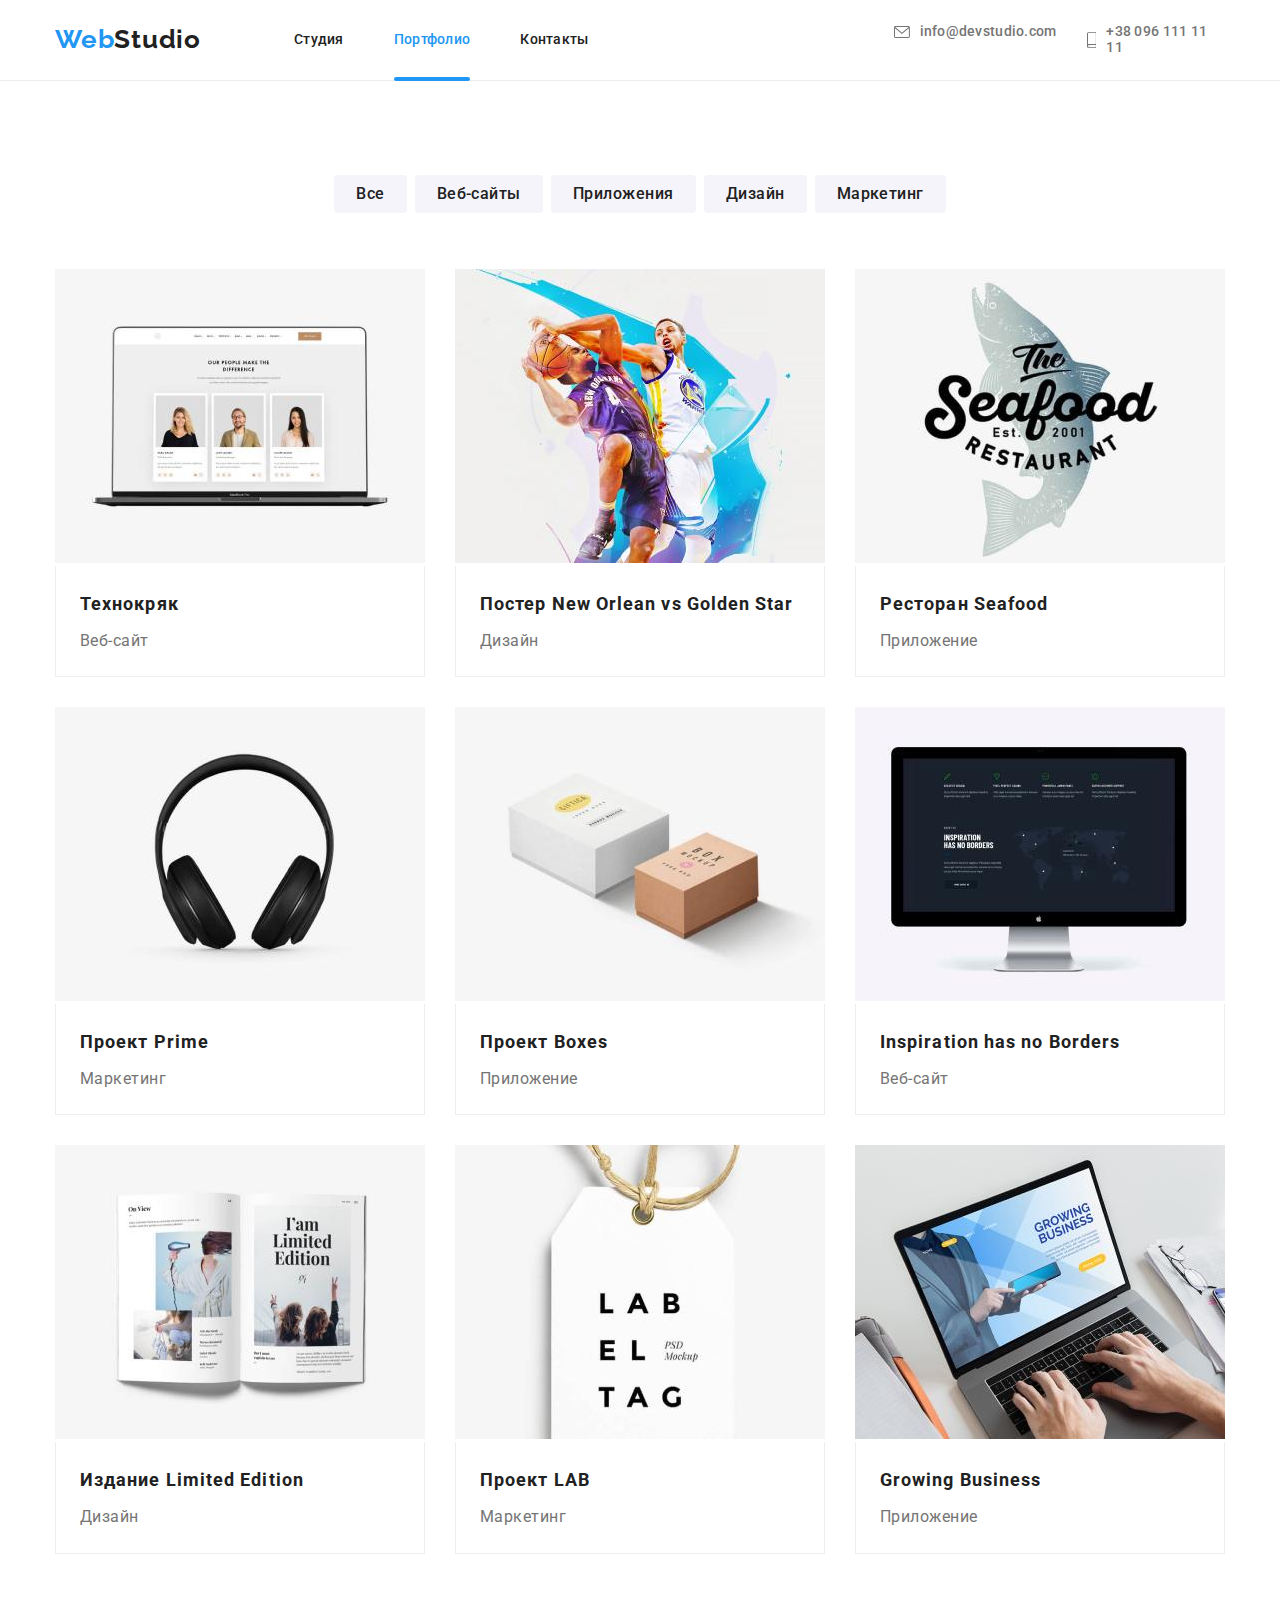
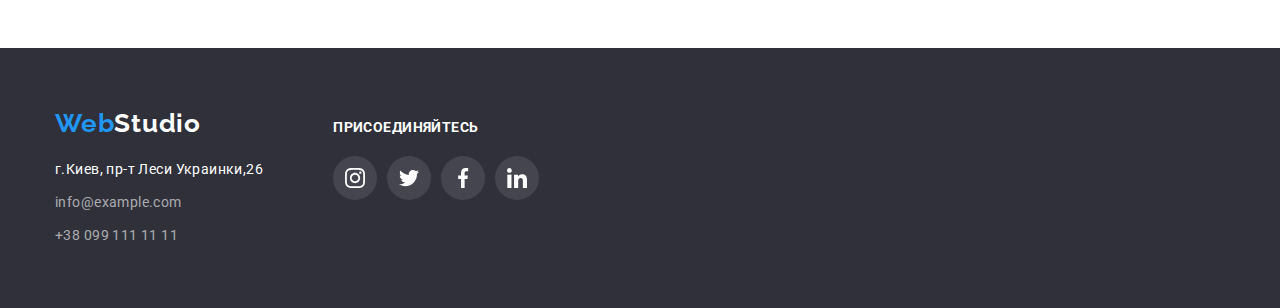
==== portfolio.html @ c8dbd80d "create hw6" ====
<!DOCTYPE html>
<html lang="ru">
<head>
    <meta charset="UTF-8">
    <meta http-equiv="X-UA-Compatible" content="IE=edge">
    <meta name="viewport" content="width=device-width, initial-scale=1.0">
    <title lang="en" >Portfolio</title>
    <link rel="stylesheet" href="https://fonts.googleapis.com/css2?family=Raleway:wght@700&family=Roboto:wght@400;500;700;900&display=swap">
    <link rel="stylesheet" href="https://cdnjs.cloudflare.com/ajax/libs/modern-normalize/1.1.0/modern-normalize.css">
    <link rel="stylesheet" href="./css/styles.css">

</head>
<body class="pageportfolio">
    
    <header class="header">
        <div class="container">
        <div class="nav-container">
            <a href="./index.html" class="logo"><span class="bluelogo">Web</span>Studio</a>
        <nav class="navigation">
            <ul class="navigation-items list">
                <li class="nav-item"><a href="./index.html" class="navigation-link contactinfo">Студия</a></li>
                <li class="nav-item"><a href="./portfolio.html" class="navigation-link current contactinfo ">Портфолио</a></li>
                <li class="nav-item"><a href="#contacts" class="navigation-link contactinfo">Контакты</a></li>
            </ul>
        </nav>
            <ul class="contact list">
                <li class="contact-item">
                    <a href="mailto:info@devstudio.com" class="contactmail contactinfo">
                        <svg class="email-icon" width="16px" height="12px">
                            <use href="./images/icons.svg#icon-envelope"></use>
                        </svg>
                        info@devstudio.com
                    </a>
                </li>
                <li class="contact-item">
                    <a href="tel:+380961111111" class="contactphone contactinfo">
                        <svg class="tel-icon" width="10px" height="16px">
                            <use href="./images/icons.svg#icon-telephone"></use>
                        </svg>
                        +38 096 111 11 11
                    </a>
                </li>
            </ul>
        </div>
        </div>
    </header>

    <main>

    <section class="porfolio-main section">
    <div class="container">
    <h1 hidden class="portfolio-title">Портфолио</h1>
    <ul class="filter-button list">
        <li class="button-item">
           <button class="button-portfolio" type="button">Все</button>
        </li>
        <li class="button-item">
           <button class="button-portfolio" type="button">Веб-сайты</button>
        </li>
        <li class="button-item">
           <button class="button-portfolio" type="button">Приложения</button>
        </li>
        <li class="button-item">
           <button class="button-portfolio" type="button">Дизайн</button>
        </li>
        <li class="button-item">
           <button class="button-portfolio" type="button">Маркетинг</button>
        </li>
    </ul>

    <div class="gallery-projects">
    <ul class="items-projects list">
<li class="projectcontainer">
    <a href="/" class="link-portfolio">
    <div class="img-container">
      <img src="./images/tecnocrat.jpg" alt="project website" class="projects-img" width="370"> 
        <div class="portfolio-description">
        <p class="overlay-text">
            Ресурс предлагает комплексные предложения с разным уровнем функционала и сервисов. Все это позволит посетителю
            получить
            исчерпывающие сведения о компании или частном лице.
        </p>
        </div>
      </div>
      <div class="info-cards">
        <h2 class="project-subtitle">Технокряк</h2>
        <p class="project-text">Веб-сайт</p> 
      </div>
    </a>
</li>
<li class="projectcontainer">
    <a href="/" class="link-portfolio">
    <div class="img-container">
    <img src="./images/poster.jpg" alt="project design" class="projects-img" width="370">
    <div class="portfolio-description">
        <p class="overlay-text">
            Ресурс предлагает комплексные предложения с разным уровнем функционала и сервисов. Все это позволит посетителю
            получить
            исчерпывающие сведения о компании или частном лице.
        </p>
    </div>
    </div>
    <div class="info-cards">
    <h2 class="project-subtitle">Постер <span lang="en">New Orlean vs Golden Star</span></h2>
    <p class="project-text">Дизайн</p>
    </div>
    </a>
</li>
<li class="projectcontainer">
    <a href="/" class="link-portfolio">
    <div class="img-container">
    <img src="./images/restourant.jpg" alt="project application" class="projects-img" width="370">
    <div class="portfolio-description">
        <p class="overlay-text">
            Ресурс предлагает комплексные предложения с разным уровнем функционала и сервисов. Все это позволит посетителю
            получить
            исчерпывающие сведения о компании или частном лице.
        </p>
    </div>
    </div>
    <div class="info-cards">
    <h2 class="project-subtitle">Ресторан <span lang="en">Seafood</span></h2>
    <p class="project-text">Приложение</p>
    </div>
    </a>
</li>
<li class="projectcontainer">
    <a href="/" class="link-portfolio">
    <div class="img-container">
    <img src="./images/prime.jpg" alt="project marketing" class="projects-img" width="370">
    <div class="portfolio-description">
        <p class="overlay-text">
            Ресурс предлагает комплексные предложения с разным уровнем функционала и сервисов. Все это позволит посетителю
            получить
            исчерпывающие сведения о компании или частном лице.
        </p>
    </div>
    </div>
    <div class="info-cards">
    <h2 class="project-subtitle">Проект <span lang="en">Prime</span></h2>
    <p class="project-text">Маркетинг</p>
    </div>
    </a>
</li>
<li class="projectcontainer">
    <a href="/" class="link-portfolio">
    <div class="img-container">
    <img src="./images/boxes.jpg" alt="boxes project" class="projects-img" width="370">
    <div class="portfolio-description">
        <p class="overlay-text">
            Ресурс предлагает комплексные предложения с разным уровнем функционала и сервисов. Все это позволит посетителю
            получить
            исчерпывающие сведения о компании или частном лице.
        </p>
    </div>
    </div>
    <div class="info-cards">
    <h2 class="project-subtitle">Проект <span lang="en">Boxes</span></h2>
    <p class="project-text">Приложение</p>
    </div>
    </a>
</li>
<li class="projectcontainer">
    <a href="/" class="link-portfolio">
    <div class="img-container">
    <img src="./images/inspiration.jpg" alt="project web site" class="projects-img" width="370">
    <div class="portfolio-description">
        <p class="overlay-text">
            Ресурс предлагает комплексные предложения с разным уровнем функционала и сервисов. Все это позволит посетителю
            получить
            исчерпывающие сведения о компании или частном лице.
        </p>
    </div>
    </div>
    <div class="info-cards">
    <h2 class="project-subtitle" lang="en">Inspiration has no Borders</h2>
    <p class="project-text">Веб-сайт</p>
    </div>
    </a>
</li>
<li class="projectcontainer">
    <a href="/" class="link-portfolio">
    <div class="img-container">
    <img src="./images/limited.jpg" alt="project design" class="projects-img" width="370">
    <div class="portfolio-description">
        <p class="overlay-text">
            Ресурс предлагает комплексные предложения с разным уровнем функционала и сервисов. Все это позволит посетителю
            получить
            исчерпывающие сведения о компании или частном лице.
        </p>
    </div>
    </div>
    <div class="info-cards">
    <h2 class="project-subtitle">Издание <span lang="en">Limited Edition</span></h2>
    <p class="project-text">Дизайн</p>
    </div>
    </a>
</li>
<li class="projectcontainer">
    <a href="/" class="link-portfolio">
    <div class="img-container">
    <img src="./images/lab.jpg" alt="project marketing" class="projects-img" width="370">
    <div class="portfolio-description">
        <p class="overlay-text">
            Ресурс предлагает комплексные предложения с разным уровнем функционала и сервисов. Все это позволит посетителю
            получить
            исчерпывающие сведения о компании или частном лице.
        </p>
    </div>
    </div>
    <div class="info-cards">
    <h2 class="project-subtitle" >Проект <span lang="en">LAB</span></h2>
    <p class="project-text">Маркетинг</p>
    </div>
    </a>
</li>
<li class="projectcontainer">
    <a href="/" class="link-portfolio">
    <div class="img-container">
    <img src="./images/growingb.jpg" alt="project application" class="projects-img" width="370">
    <div class="portfolio-description">
        <p class="overlay-text">
            Ресурс предлагает комплексные предложения с разным уровнем функционала и сервисов. Все это позволит посетителю
            получить
            исчерпывающие сведения о компании или частном лице.
        </p>
    </div>
    </div>
    <div class="info-cards">
    <h2 class="project-subtitle" lang="en">Growing Business</h2>
    <p class="project-text">Приложение</p>
    </div>
    </a>
</li>
    </ul>
    </div>
    </div>
</section>
    </main>
   
    <footer class="footer" id="contacts">
        <div class="footer-box container">
            <div class="contacts-container">
                <a href="./index.html" class="logofooter"><span class="bluelogo">Web</span>Studio</a>
                <address class="address">
                    <ul class="address list">
                        <li class="address-item">
                            <a href="https://www.google.com/maps/place/%D0%B1%D1%83%D0%BB%D1%8C%D0%B2%D0%B0%D1%80+%D0%9B%D0%B5%D1%81%D1%96+%D0%A3%D0%BA%D1%80%D0%B0%D1%97%D0%BD%D0%BA%D0%B8,+26,+%D0%9A%D0%B8%D1%97%D0%B2,+02000/@50.4265807,30.5361971,17z/data=!3m1!4b1!4m5!3m4!1s0x40d4cf0e033ecbe9:0x57a4dffefec77da0!8m2!3d50.4265807!4d30.5383858"
                                target="_blank" class="addresslink-footer contactinfo">г.Киев, пр-т Леси Украинки,26</a>
                        </li>
                        <li class="address-item">
                            <a href="mailto:info@example.com" class="mail-footer contactinfo">info@example.com</a>
                        </li>
                        <li class="address-item">
                            <a href="tel:+380991111111" class="phone-footer contactinfo">+38 099 111 11 11</a>
                        </li>
                    </ul>
                </address>
            </div>
            <div class="join-container">
                <p class="join-text">Присоединяйтесь</p>
                <ul class="footer-social list">
                    <li class="footer-social-items">
                        <a href="/" class="footer-social-link">
                            <svg class="footer-instagram" width="20" height="20">
                                <use href="./images/icons.svg#icon-instagram2"></use>
                            </svg>
                        </a>
                    </li>
                    <li class="footer-social-items">
                        <a href="/" class="footer-social-link">
                            <svg class="footer-twitter" width="20" height="20">
                                <use href="./images/icons.svg#icon-twitter2"></use>
                            </svg>
                        </a>
                    </li>
                    <li class="footer-social-items">
                        <a href="/" class="footer-social-link">
                            <svg class="footer-facebook" width="20" height="20">
                                <use href="./images/icons.svg#icon-facebook2"></use>
                            </svg>
                        </a>
                    </li>
                    <li class="footer-social-items">
                        <a href="/" class="footer-social-link">
                            <svg class="footer-linkedin" width="20" height="20">
                                <use href="./images/icons.svg#icon-linkedin2"></use>
                            </svg>
                        </a>
                    </li>
                </ul>
            </div>
        </div>
    </footer>
    
</body>
</html>
---- css/styles.css ----
/* основний колір тексту - #212121 */
/* другий колір тексту - #757575 */
/* білий текст та фон - #FFFFFF */
/* колір тексту футер - rgba(255, 255, 255, 0.6) */
/* колір акценту - #2196F3 */
/* колір фону 1 - #E5E5E5 */
/* колір фону 2 - #F5F4FA */
/* колір фону herofooter - #2F303A */
/* колір іконки - #AFB1B8 */
/* шрифти - Roboto, Raleway */

:root {
    --primary-text-color:#212121 ;
    --secondary-text-color: #757575;
    --mainwhite-color:#FFFFFF;
    --color-text-footer:rgba(255, 255, 255, 0.6);
    --accent-color:#2196F3;
    --primary-bg-color: #E5E5E5;
    --secondary-bg-color:#F5F4FA;
    --hero-bg-color:#2F303A;
    --icon-color: #AFB1B8;
}
.visually-hidden {
    position: absolute;
    width: 1px;
    height: 1px;
    margin: -1px;
    border: 0;
    padding: 0;
    white-space: nowrap;
    clip-path: inset(100%);
    clip: rect(0 0 0 0);
    overflow: hidden;
}
html {
    scroll-behavior: smooth;
}
body {
    font-family: "Roboto",sans-serif;
    font-size: 14px;
    color: var(--primary-text-color);
    background-color: var(--mainwhite-color);
}
.list {
    list-style: none;
}
h1,
h2,
h3,
h4,
h5,
h6,
p,
ul {
    margin: 0;
    padding: 0;
}
.container {
    max-width: 1200px;
    margin: 0 auto;
    padding-left: 15px;
    padding-right: 15px;
}
.section {
    padding-top: 94px;
    padding-bottom: 94px;
}

/* Header */

.bluelogo {
    color:var(--accent-color);
}
.container > .nav-container {
    display: flex;
    align-items: center;
}
.logo {
    display: block;
    font-weight: 700;
    font-family: "Raleway", sans-serif;
    font-size: 26px;
    line-height: 1.19;
    letter-spacing: 0.03em;
    color:var(--primary-text-color);
    text-decoration: none;
    padding-top: 24px;
    padding-bottom: 25px;
}
.navigation {
    margin-left: 93px;
}
.navigation-link {
    position: relative;
    text-decoration: none;
    font-weight: 500;
    line-height: 1.14;
    letter-spacing: 0.02em; 
    color:var(--primary-text-color);
    padding-top: 32px;
    padding-bottom: 32px;
    transition: color 250ms cubic-bezier(0.4, 0, 0.2, 1);
}
.navigation-link.current::after {
    content: "";
    position: absolute;
    left: 0;
    bottom: -1px;
    width: 100%;
    height: 4px;
    background-color: var(--accent-color);
    border-radius: 2px;

}
.navigation-items {
    display: flex;
}
.nav-item:not(:last-child) {
    margin-right: 50px;
}
.navigation-link.current {
    color: var(--accent-color);
}
.contact {
    display: flex;
    margin-left: 305px;
}
.contactinfo {
    display: inline-flex;
    align-items: center;
    transition: color 250ms cubic-bezier(0.4, 0, 0.2, 1);
}
.email-icon,
.tel-icon {
    margin-right: 10px;
    fill: currentColor;
}

.contact > .contact-item:not(:last-child) {
    margin-right: 30px;
}
.contactinfo:hover,
.contactinfo:focus {
   color:var(--accent-color);
}
.contactphone, 
.contactmail {
    text-decoration: none;
    font-weight: 500;
    line-height: 1.14;
    letter-spacing: 0.02em;  
    color:var(--secondary-text-color);
}
.header {
    border-bottom: 1px solid #ECECEC;
}

/* Hero */

.hero {
    background-image: linear-gradient(to right, rgba(47, 48, 58, .4) 40%, rgba(47, 48, 58, .4) 40%), url(../images/team.jpg);
    background-size: cover;
    background-position: center;
    padding-top: 200px;
    padding-bottom: 200px;
    max-width: 1600px;
    height: 600px;
    margin-left: auto;
    margin-right: auto;
}
.hero-title {
    color: var(--mainwhite-color);
    font-weight: 900;
    font-size: 44px;
    line-height: 1.36;
    text-align: center;
    letter-spacing: 0.06em;
    text-transform: uppercase;
    margin-bottom: 30px;
    margin-left: auto;
    margin-right: auto;
    max-width: 696px;
}
.reserv {
    background-color: var(--accent-color);
    color: var(--mainwhite-color);
    border: 0px;
    box-shadow: 0px 4px 4px rgba(0, 0, 0, 0.15);
    border-radius: 4px;
    font-weight: 700;
    font-size: 16px;
    line-height: 1.88;
    display: flex;
    align-items: center;
    text-align: center;
    letter-spacing: 0.06em;
    padding: 10px 32px;
    margin: 0 auto;
    transition: background-color 250ms cubic-bezier(0.4, 0, 0.2, 1);
}
.reserv,
.button {
    cursor: pointer;
}
.reserv:hover,
.reserv:focus {
    background-color: #188CE8;
}
.backdroup {
    position: fixed;
    z-index: 999;
    top: 0;
    left: 0;
    width: 100%;
    height: 100%;
    background-color: rgba(0, 0, 0, 0.2);
    opacity: 1;
    transition: opacity 250ms cubic-bezier(0.4, 0, 0.2, 1);
}
.backdroup.is-hidden {
    visibility: hidden;
    opacity: 0;
    pointer-events: none;
}
.modal {
    position: absolute;
    top: 50%;
    left: 50%;
    min-width: 528px;
    min-height: 581px;
    background-color: var(--mainwhite-color);
    border-radius: 4px;
    box-shadow: 0px 2px rgba(0, 0, 0, 0.2), 0px 1px rgba(0, 0, 0, 0.14), 0px 1px rgba(0, 0, 0, 0.12);
    transform: translate(-50%, -50%);
    transition: transform 250ms cubic-bezier(0.4, 0, 0.2, 1);
}
.backdroup.is-hidden.modal {
    transform: translate(-50%, -50%), translateX(-100%);
    transition: transform 250ms cubic-bezier(0.4, 0, 0.2, 1);
}
.close-button {
    position: absolute;
    display: flex;
    justify-content: center;
    align-items: center;
    top: 8px;
    right: 8px;
    width: 30px;
    height: 30px;
    border: 1px solid rgba(0, 0, 0, 0.1);
    border-radius: 50%;
    transition: color 250ms cubic-bezier(0.4, 0, 0.2, 1);
}
.close-button:hover,
.close-button:focus {
    color: var(--accent-color)
}
.icon-close {
    fill: currentColor;
}
/* Benefits */

.benefits-subtitle {
    color: var(--primary-text-color);
    font-weight: 700;
    line-height: 1.14;
    font-size: 14px;
    letter-spacing: 0.03em;
    text-transform: uppercase;
    margin-bottom: 10px;
}
.benefits-text {
    color: var(--secondary-text-color);
    line-height: 1.71;
    letter-spacing: 0.03em;
}
.benefits-items {
    flex-basis: calc(100%/3 - 30px);
}
.benefits-items:not(:first-child) {
    margin-left: 30px;
}
.section-title {
    font-weight: 700;
    font-size: 36px;
    line-height: 1.17;
    text-align: center;
    letter-spacing: 0.03em;
    margin-bottom: 50px;
}
.aboutusgallery,
.ourbenefits {
    display: flex;
    justify-content: center;
}
.benefits-icon {
    display: flex;
    justify-content: center;
    align-items: center;
    background-color: var(--secondary-bg-color);
    max-width: 270px;
    height: 120px;
    margin-bottom: 30px;
    border-radius: 4px;
}
.text-description {
    text-transform: uppercase;
    font-weight: 700;
    line-height: 1.14;
    letter-spacing: 0.03em;
    color: var(--mainwhite-color);
}
.about-description {
    position: absolute;
    left: 0;
    bottom: 0;
    width: 100%;
    display: flex;
    align-items: center;
    justify-content: center;
    padding-top: 27px;
    padding-bottom: 27px;
    background-color: rgba(47, 48, 58, 0.8);
}
.about-us {
    padding-top: 0;
}
.about-item:not(:first-child) {
    margin-left: 30px;
}
.about-item {
    position: relative;
    border: none;
    max-height: 294px;
}
.aboutusimg {
    display: block;
}
/* Team */

.team {
    background-color: var(--secondary-bg-color);
}
.subtitle-membername {
    font-weight: 500;
    font-size: 16px;
    line-height: 1.19;
    letter-spacing: 0.03em;
    text-align: center;
    margin-bottom: 10px;
}
.text-memberposition {
    color:var(--secondary-text-color);
    font-size: 16px;
    line-height: 1.19;
    letter-spacing: 0.03em;
    text-align: center;
}
.teamgallery {
    display: flex;
    justify-content: center;
}
.team-item {
    flex-basis: calc(100%/4 - 30px);
    background-color: var(--mainwhite-color);
    box-shadow: 0px 1px 3px rgba(0, 0, 0, 0.12), 0px 1px 1px rgba(0, 0, 0, 0.14), 0px 2px 1px rgba(0, 0, 0, 0.2);
    border-radius: 0px 0px 4px 4px;
}
.team-item:not(:first-child) {
    margin-left: 30px;
}
.team-title {
    font-weight: 700;
    font-size: 36px;
    line-height: 1.17;
    text-align: center;
    letter-spacing: 0.03em;
    margin-bottom: 50px;
}
.info-team {
    padding-top: 30px;
}
.social {
    display: flex;
    justify-content: center;
    margin-bottom: 30px;
    margin-top: 16px;
}
.social-link {
    display: flex;
    align-items: center;
    justify-content: center;
    width: 44px;
    height: 44px;
    border-radius: 50%;
    color: var(--icon-color);
    transition: background-color 250ms cubic-bezier(0.4, 0, 0.2, 1), color 250ms cubic-bezier(0.4, 0, 0.2, 1);
}
.social-item:not(:first-child) {
    margin-left: 10px;
}
.social-link:hover,
.social-link:focus {
    background-color: var(--accent-color);
    color: var(--mainwhite-color);
}
.social-team {
    fill: currentColor;
}
/* Clients */

.clients-title {
    font-weight: 700;
    font-size: 36px;
    line-height: 1.17;
    text-align: center;
    letter-spacing: 0.03em;
    margin-bottom: 50px;
}
.container>.clients {
    display: flex;
    justify-content: center;
}

.clients-icons {
    color: var(--icon-color);
    border: 1px solid #AFB1B8;
    border-radius: 4px;
    width: 170px;
    height: 92px;
    display: flex;
    align-items: center;
    justify-content: center;
    transition: border-color 250ms cubic-bezier(0.4, 0, 0.2, 1), color 250ms cubic-bezier(0.4, 0, 0.2, 1);
}
.clients-icons:hover,
.clients-icons:focus {
    color: var(--accent-color);
    border-color: var(--accent-color);
}
.clients-item:not(:first-child) {
    margin-left: 30px;
}
.icon-client {
    fill: currentColor;
}
/* Footer */

.footer {
    background-color: var(--hero-bg-color);
    padding-top: 60px;
    padding-bottom: 60px;
}
.addresslink-footer {
    color: var(--mainwhite-color);
    line-height: 1.714;
    letter-spacing: 0.03em;
    text-decoration: none;
}
.mail-footer, .phone-footer {
    color:var(--color-text-footer);
    line-height: 1.714;
    letter-spacing: 0.03em;
    text-decoration: none;
}
address {
    font-style: normal;
}
.logofooter {
    font-weight: 700;
    font-family: "Raleway", sans-serif;
    font-size: 26px;
    line-height: 1.19;
    letter-spacing: 0.03em;
    color:var(--mainwhite-color);
    text-decoration: none;
}
.address-item:not(:last-child) {
    margin-bottom: 9px;
}
.address-item:first-child {
    margin-top:20px
}
.footer-box {
    display: flex;
}
.join-text {
    color: var(--mainwhite-color);
    font-weight: 700;
    line-height: 1.14;
    letter-spacing: 0.03em;
    text-transform: uppercase;
    margin-bottom: 20px;
}
.join-container {
    padding-top: 12px;
    margin-left: 70px;
}
.footer-social {
    display: flex;
}
.footer-social-link {
    display: flex;
    align-items: center;
    justify-content: center;
    width: 44px;
    height: 44px;
    background-color: rgba(255, 255, 255, 0.1);
    border-radius: 50%;
    transition: background-color 250ms cubic-bezier(0.4, 0, 0.2, 1);
}
.footer-social-link:hover,
.footer-social-link:focus {
    background-color: var(--accent-color);
}
.footer-social-items:not(:first-child) {
    margin-left: 10px;
}
.social-icon {
    fill:currentColor;
}
/* Portfolio */

.button-portfolio {
    background-color: var(--secondary-bg-color);
    color:var(--primary-text-color);
    border-radius: 4px;
    font-weight: 500;
    font-size: 16px;
    line-height: 1.63;
    text-align: center;
    letter-spacing: 0.03em;
    border: 0px;
    padding: 6px 22px;
    transition: background-color 250ms cubic-bezier(0.4, 0, 0.2, 1), color 250ms cubic-bezier(0.4, 0, 0.2, 1), box-shadow 250ms cubic-bezier(0.4, 0, 0.2, 1);
}
.button-portfolio:hover,
.button-portfolio:focus {
    background-color: var(--accent-color);
    color: var(--mainwhite-color);
    box-shadow: 0px 2px rgba(0, 0, 0, 0.12), 0px 1px rgba(0, 0, 0, 0.08), 0px 3px rgba(0, 0, 0, 0.1);
}
.filter-button {
    display: flex;
    justify-content: center;
    margin-bottom: 56px;
}
.button-item:not(:first-child) {
    margin-left: 8px;
}
.items-projects {
    display: flex;
    flex-wrap: wrap;
    justify-content: center; 
    margin-top: -30px;
    margin-left: -30px;
}
.projectcontainer {
    flex-basis: calc(100%/3 - 30px);
    margin-left: 30px;
    margin-top: 30px; 
    /* overflow: hidden; */
}
/* .projectcontainer:hover,
.projectcontainer:focus {
     box-shadow:1px 4px 6px rgba(0, 0, 0, 0.16), 0px 4px 4px rgba(0, 0, 0, 0.06), 0px 1px 1px rgba(0, 0, 0, 0.12);
} */
.portfolio-main {
    background-color: var(--primary-bg-color);
}
.project-subtitle {
    color: var(--primary-text-color);
    font-weight: 700;
    font-size: 18px;
    line-height: 2;
    letter-spacing: 0.06em;
    margin-bottom: 4px;
}
.project-text {
    color: var(--secondary-text-color);
    font-size: 16px;
    line-height: 1.88;
    letter-spacing: 0.03em;
}
.info-cards {
    border-bottom: 1px solid  #EEEEEE;
    border-left: 1px solid #EEEEEE;
    border-right: 1px solid #EEEEEE;
    border-top: none;
    padding: 20px 24px;
}
.link-portfolio {
    display: block;
    text-decoration: none;
    transition: box-shadow 250ms cubic-bezier(0.4, 0, 0.2, 1);
}
.img-container {
    position: relative;
    overflow: hidden;
}
.portfolio-description {
    position: absolute;
    top: 0;
    left: 0;
    width: 100%;
    height: 100%;
    padding: 63px 24px;
    background-color: rgba(33, 150, 243, 0.9);
    transform: translateY(101%);
    transition: transform 250ms cubic-bezier(0.4, 0, 0.2, 1);
}
.link-portfolio:hover .portfolio-description,
.link-portfolio:focus .portfolio-description {
    transform: translateY(0%);
}
.overlay-text {
    font-size: 18px;
    line-height: 1.55;
    letter-spacing: 0.03em;
    color: var(--mainwhite-color);
}
.link-portfolio:focus,
.link-portfolio:hover {
    box-shadow: 1px 4px 6px rgba(0, 0, 0, 0.16), 0px 4px 4px rgba(0, 0, 0, 0.06), 0px 1px 1px rgba(0, 0, 0, 0.12);
}
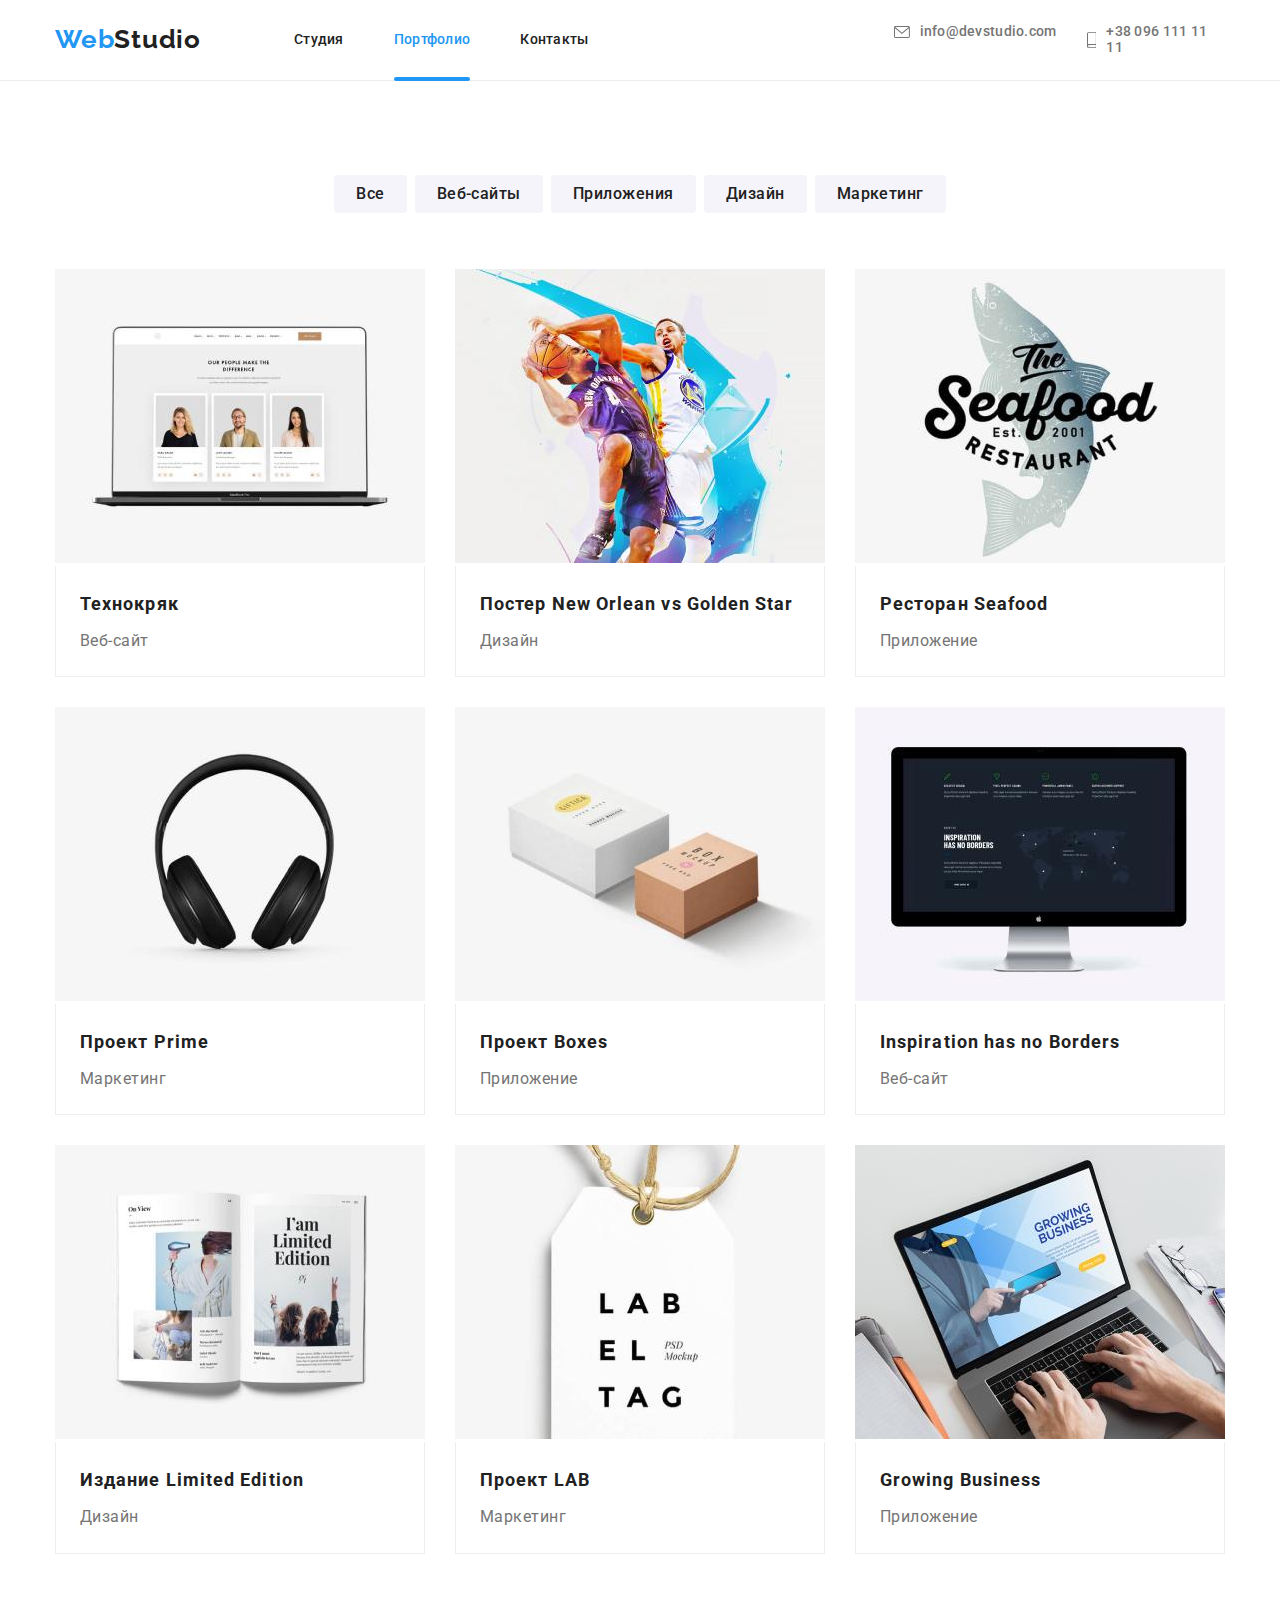
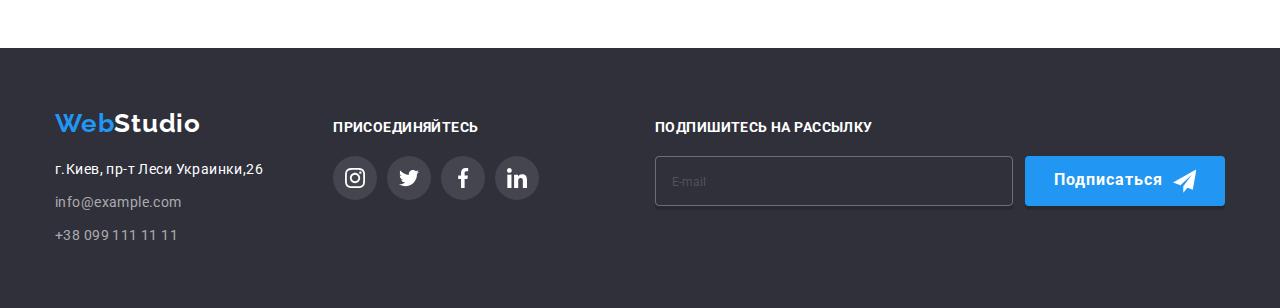
==== commit c8110564: "add forms" ====
--- a/portfolio.html
+++ b/portfolio.html
@@ -290,6 +290,20 @@
                     </li>
                 </ul>
             </div>
+            <form class="subscription">
+                <p class="subscription-title">Подпишитесь на рассылку</p>
+                <div class="form-footer" role="group">
+                    <label for="footer-email" class="label-footer">
+                        <input type="email" name="email" id="footer-email" class="input-footer" placeholder="E-mail">
+                    </label>
+                    <button type="submit" class="button-footer">Подписаться
+                        <svg class="icon-button-footer" width="24px" height="24px">
+                            <use href="/images/icons.svg#icon-send"></use>
+                        </svg>
+                    </button>
+                </div>
+            
+            </form>
         </div>
     </footer>
     
--- a/css/styles.css
+++ b/css/styles.css
@@ -36,7 +36,7 @@
     scroll-behavior: smooth;
 }
 body {
-    font-family: "Roboto",sans-serif;
+    font-family:"Roboto", sans-serif;
     font-size: 14px;
     color: var(--primary-text-color);
     background-color: var(--mainwhite-color);
@@ -226,8 +226,9 @@
     position: absolute;
     top: 50%;
     left: 50%;
-    min-width: 528px;
-    min-height: 581px;
+    max-width: 528px;
+    max-height: 581px;
+    padding: 40px;
     background-color: var(--mainwhite-color);
     border-radius: 4px;
     box-shadow: 0px 2px rgba(0, 0, 0, 0.2), 0px 1px rgba(0, 0, 0, 0.14), 0px 1px rgba(0, 0, 0, 0.12);
@@ -253,10 +254,137 @@
 }
 .close-button:hover,
 .close-button:focus {
-    color: var(--accent-color)
+    color: var(--accent-color);
+    cursor: pointer;
 }
 .icon-close {
     fill: currentColor;
+}
+.modal-text {
+    font-weight: 700;
+    font-size: 20px;
+    line-height: 1.15;
+    text-align: center;
+    margin-top: 2px;
+    margin-bottom: 30px;
+}
+.form-field {
+    position: relative;
+    display: block;
+    margin-bottom: 28px;
+}
+.input-modal {
+    width: 448px;
+    height: 40px;
+    border-radius: 4px;
+    border: 1px solid rgba(33, 33, 33, 0.2);
+    padding-left: 35px;
+    transition: color 250ms cubic-bezier(0.4, 0, 0.2, 1);
+}
+.input-modal:focus,
+.textarea-comment:focus {
+    outline: none;
+    border-color: var(--accent-color);
+}
+.input-modal:hover,
+.textarea-comment:hover{
+    cursor: pointer;
+}
+.input-text {
+    position: absolute;
+    top:-20px;
+    left:0px;
+    color: var(--secondary-text-color);
+    font-weight: 400;
+    font-size: 12px;
+    line-height: 1.17;
+}
+.form-icon {
+    position: absolute;
+    top:50%;
+    left: 0;
+    transform: translateY(-50%);
+    margin-left: 12px;
+    transition: color 250ms cubic-bezier(0.4, 0, 0.2, 1);
+}
+.input-modal:focus~.form-icon {
+    fill: var(--accent-color);
+}
+.textarea-comment {
+    resize:none;
+    width: 100%;
+    padding: 12px 16px;
+    border-radius: 4px;
+    border: 1px solid rgba(33, 33, 33, 0.2);
+    transition: color 250ms cubic-bezier(0.4, 0, 0.2, 1);
+}
+::placeholder {
+    color: rgba(117, 117, 117, 0.5);
+    font-weight: 400;
+    font-size: 12px;
+    line-height: 1.17;
+}
+.conditions {
+    display: flex;
+    flex-wrap: wrap;
+    justify-content: center;
+}
+.link-conditions {
+  color: var(--accent-color);
+}
+.comment-field {
+    margin-bottom: 20px;
+}
+.checkbox {
+    position: absolute;
+    width: 1px;
+    height: 1px;
+    margin: -1px;
+    border: 0;
+    padding: 0;
+    white-space: nowrap;
+    clip-path: inset(100%);
+    clip: rect(0 0 0 0);
+    overflow: hidden;
+}
+/* .checkbox {
+    appearance: none;
+    --webkit-appearance: none;
+    --moz-appearance:none;
+    position: absolute;
+} */
+.checkbox:checked+.agree-icon {
+    background-color: var(--accent-color);
+    background-image: url(/images/icons.svg#icon-agree);
+    background-size: contain;
+    background-origin: border-box;
+    border-color: var(--accent-color);
+
+}
+.agree {
+    display: flex;
+    align-items: center;
+}
+.agree-icon {
+    display: inline-block;
+    width: 16px;
+    height: 15px;
+    border: 1px solid #212121;
+    border-radius: 2px;
+}
+.agree-button {
+    width: 200px;
+    height: 50px;
+    margin-top: 30px;
+    background-color:#188CE8;
+    color: var(--mainwhite-color);
+    border: none;
+    border-radius: 4px;
+    font-weight: 700;
+    font-size: 16px;
+    line-height: 1.875;
+    letter-spacing: 0.06em;
+    font-family: "Roboto",sans-serif;
 }
 /* Benefits */
 
@@ -483,6 +611,7 @@
 }
 .footer-box {
     display: flex;
+    width: 100%;
 }
 .join-text {
     color: var(--mainwhite-color);
@@ -518,6 +647,60 @@
 }
 .social-icon {
     fill:currentColor;
+}
+.subscription-title {
+    color: var(--mainwhite-color);
+    line-height: 1.14;
+    text-transform: uppercase;
+    font-weight: 700;
+    letter-spacing: 0.03em;
+    margin-bottom: 20px;
+    padding-top: 12px;
+}
+.input-footer {
+    width: 358px;
+    height: 50px;
+    padding: 15px 16px;
+    font-weight: 400;
+    font-size: 16px;
+    line-height: 1.25;
+    color: rgba(255, 255, 255, 0.6);
+    border: 1px solid rgba(255, 255, 255, 0.3);
+    border-radius: 4px;
+    background-color: transparent;
+    box-shadow: 0px 4px rgba(0, 0, 0, 0.15);
+}
+.button-footer {
+    display: inline-flex;
+    justify-content: center;
+    align-items: center;
+    padding: 10px 29px;
+    margin-left: 12px;
+    border: none;
+    width: 200px;
+    height: 50px;
+    background-color: var(--accent-color);
+    color: var(--mainwhite-color);
+    border-radius: 4px;
+    box-shadow: 0px 4px rgba(0, 0, 0, 0.15);
+    font-size: 16px;
+    font-weight: 700;
+    list-style: 1.875;
+    letter-spacing: 0.06em;
+    transition: background-color 250ms cubic-bezier(0.4, 0, 0.2, 1);
+}
+.button-footer:hover {
+    background-color:#188CE8;
+    cursor: pointer;
+}
+.form-footer {
+    display: flex;
+}
+.subscription{
+    margin-left: auto;
+}
+.icon-button-footer {
+    margin-left: 10px;
 }
 /* Portfolio */
 
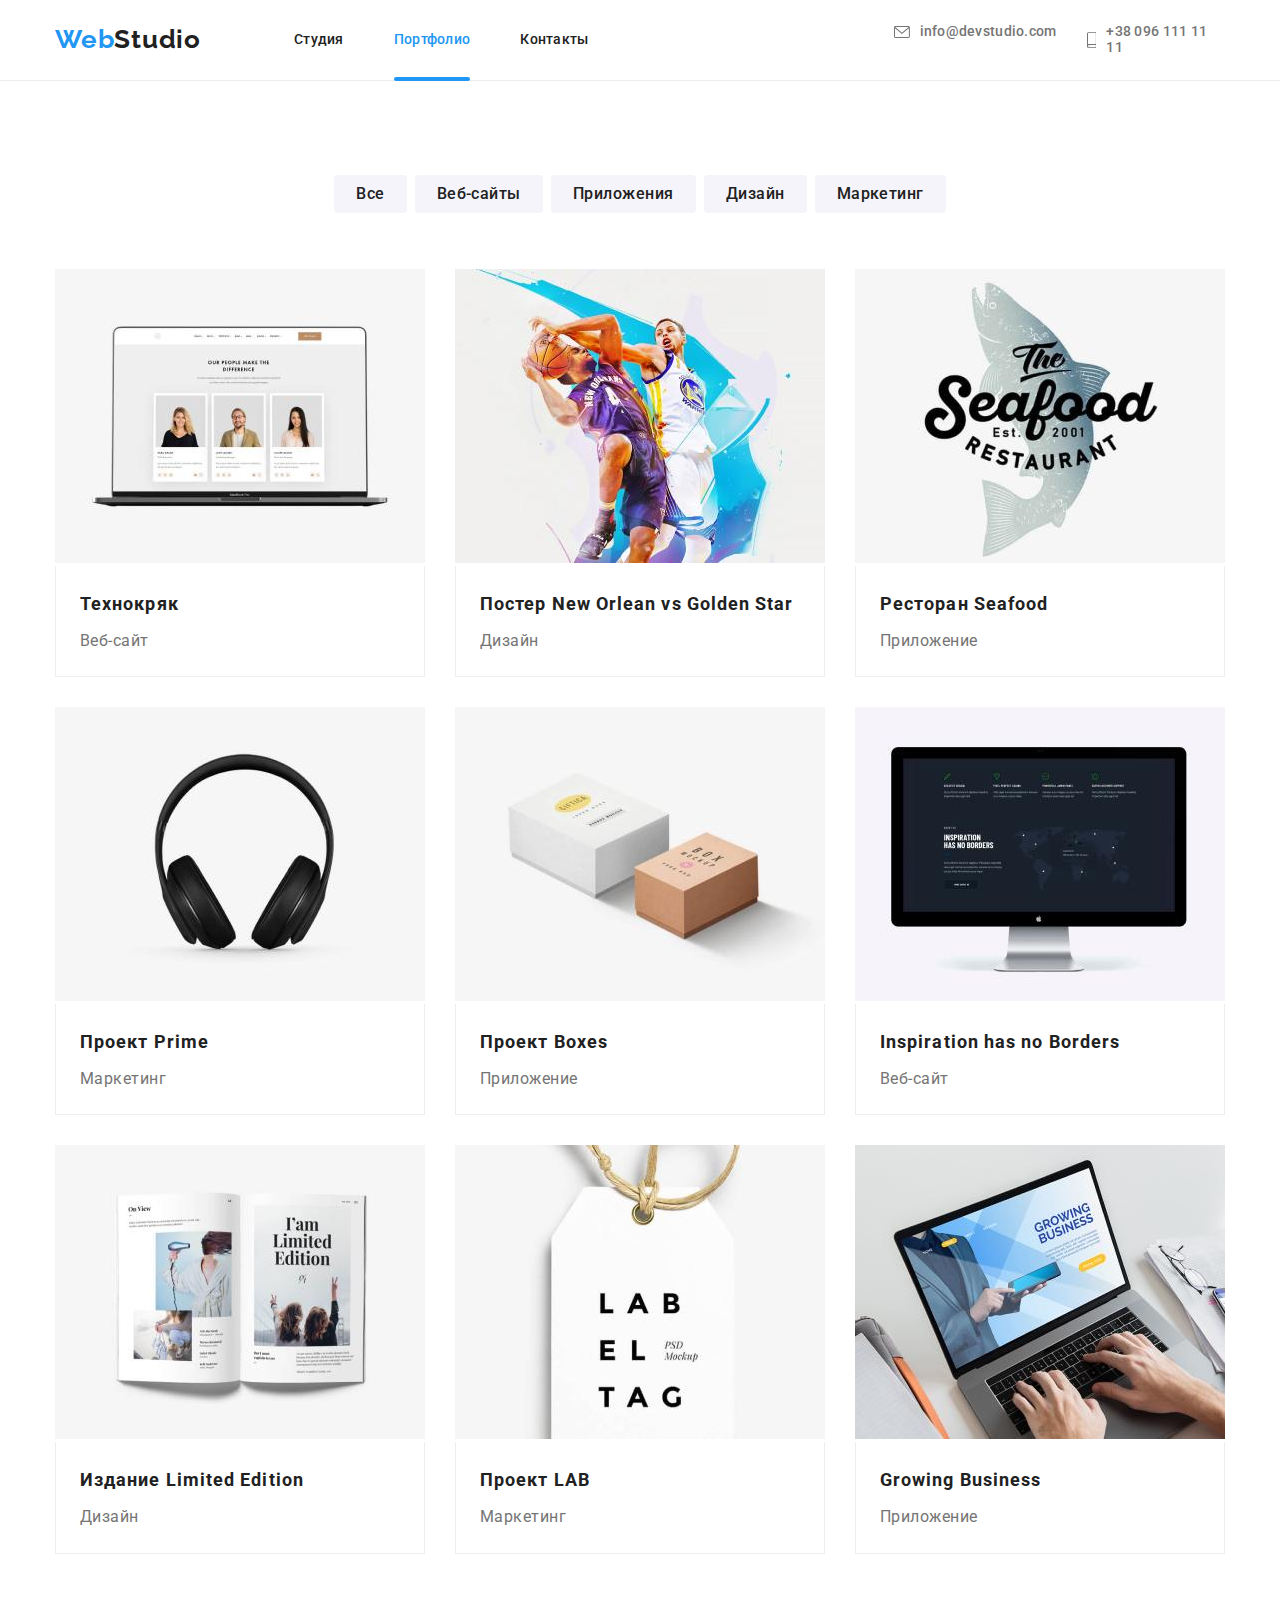
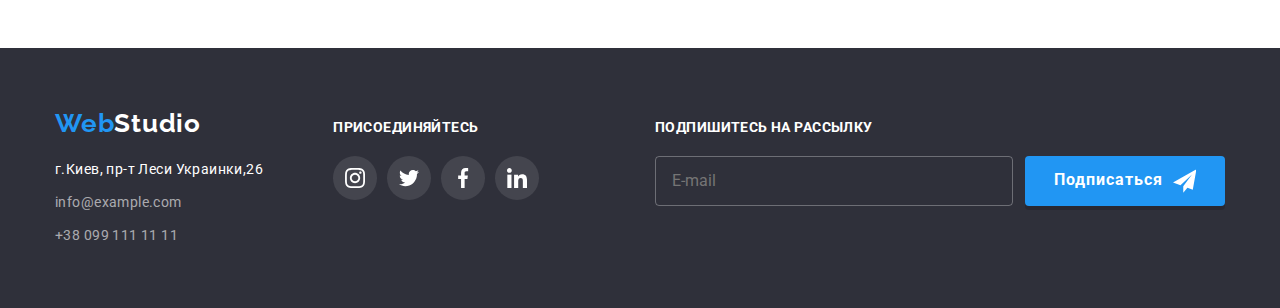
==== commit c2e90e3d: "end" ====
--- a/portfolio.html
+++ b/portfolio.html
@@ -298,7 +298,7 @@
                     </label>
                     <button type="submit" class="button-footer">Подписаться
                         <svg class="icon-button-footer" width="24px" height="24px">
-                            <use href="/images/icons.svg#icon-send"></use>
+                            <use href="./images/icons.svg#icon-send"></use>
                         </svg>
                     </button>
                 </div>
--- a/css/styles.css
+++ b/css/styles.css
@@ -318,7 +318,7 @@
     border: 1px solid rgba(33, 33, 33, 0.2);
     transition: color 250ms cubic-bezier(0.4, 0, 0.2, 1);
 }
-::placeholder {
+.comment-field::placeholder {
     color: rgba(117, 117, 117, 0.5);
     font-weight: 400;
     font-size: 12px;
@@ -335,7 +335,7 @@
 .comment-field {
     margin-bottom: 20px;
 }
-.checkbox {
+/* .checkbox {
     position: absolute;
     width: 1px;
     height: 1px;
@@ -346,7 +346,7 @@
     clip-path: inset(100%);
     clip: rect(0 0 0 0);
     overflow: hidden;
-}
+} */
 /* .checkbox {
     appearance: none;
     --webkit-appearance: none;
@@ -359,18 +359,20 @@
     background-size: contain;
     background-origin: border-box;
     border-color: var(--accent-color);
-
-}
-.agree {
-    display: flex;
-    align-items: center;
+}
+.agree-field {
+    display: flex;
+    align-items: center;
+    justify-content: center;
 }
 .agree-icon {
     display: inline-block;
     width: 16px;
     height: 15px;
+    margin-right: 8px;
     border: 1px solid #212121;
     border-radius: 2px;
+    transition: color 250ms cubic-bezier(0.4, 0, 0.2, 1);
 }
 .agree-button {
     width: 200px;
@@ -385,6 +387,11 @@
     line-height: 1.875;
     letter-spacing: 0.06em;
     font-family: "Roboto",sans-serif;
+    transition: color 250ms cubic-bezier(0.4, 0, 0.2, 1);
+}
+.agree-button:hover {
+    cursor: pointer;
+    background-color: var(--accent-color);
 }
 /* Benefits */
 
@@ -668,7 +675,6 @@
     border: 1px solid rgba(255, 255, 255, 0.3);
     border-radius: 4px;
     background-color: transparent;
-    box-shadow: 0px 4px rgba(0, 0, 0, 0.15);
 }
 .button-footer {
     display: inline-flex;
